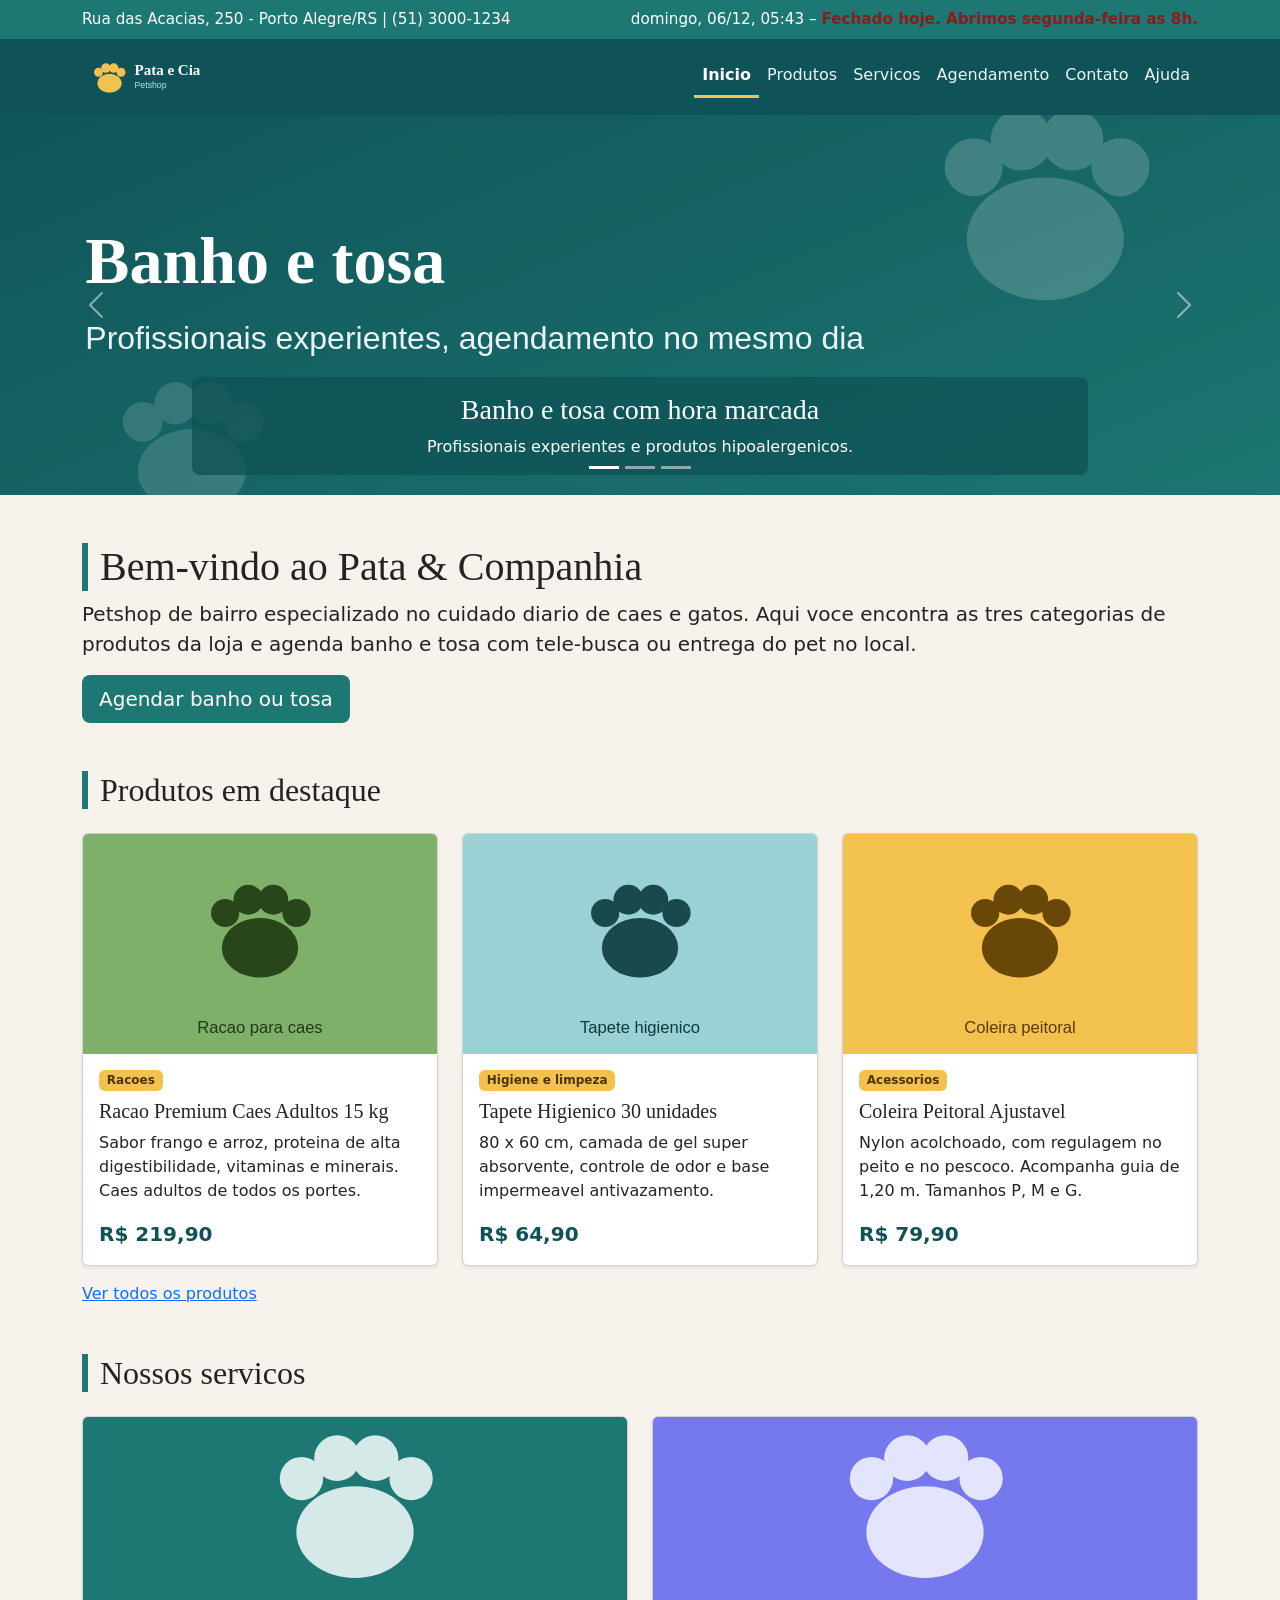
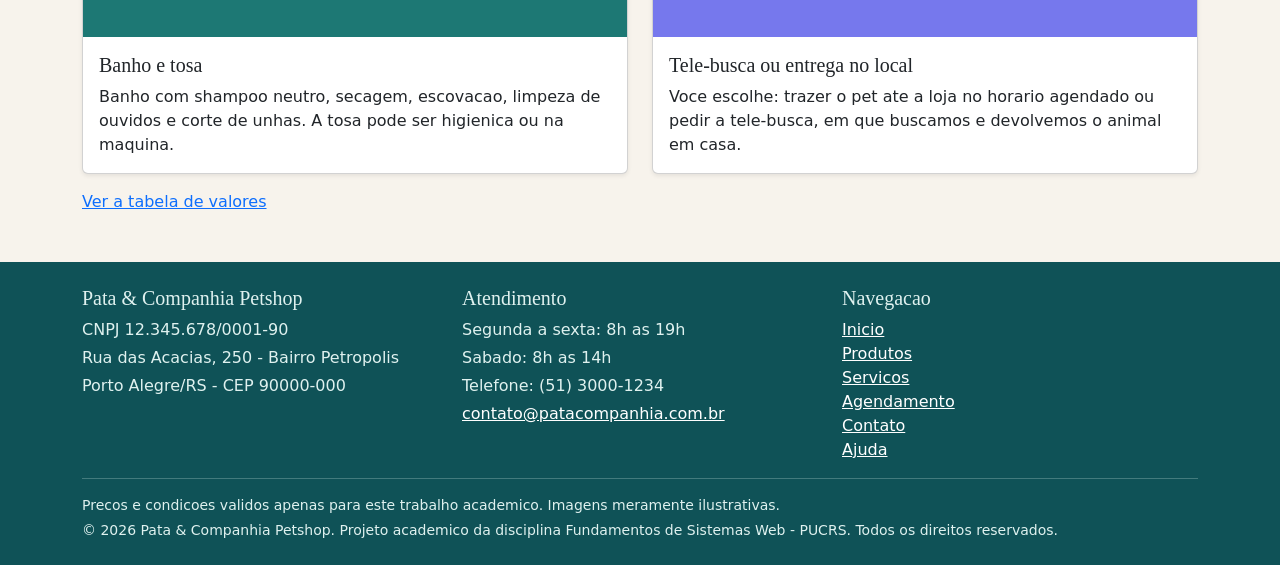
==== index.html @ 7f4c853a "feat: site do petshop - Fase 2 (Bootstrap, JS, agendamento e acessibilidade)" ====
<!DOCTYPE html>
<html lang="pt-br">
<head>
  <meta charset="utf-8">
  <meta name="viewport" content="width=device-width, initial-scale=1">
  <title>Inicio | Pata &amp; Companhia Petshop</title>
  <meta name="description" content="Petshop com produtos, banho e tosa, tele-busca e agendamento on-line.">
  <link rel="stylesheet" href="https://cdn.jsdelivr.net/npm/bootstrap@5.3.3/dist/css/bootstrap.min.css">
  <link rel="stylesheet" href="css/estilo.css">
</head>
<body>

<!-- Acessibilidade: atalho para quem navega por teclado ou leitor de tela. -->
<a class="pular-conteudo" href="#conteudo">Pular para o conteudo principal</a>

<!-- Barra superior: relogio e situacao da loja atualizados por JavaScript. -->
<div class="barra-info py-2">
  <div class="container d-flex flex-wrap justify-content-between gap-2">
    <span>Rua das Acacias, 250 - Porto Alegre/RS | (51) 3000-1234</span>
    <span>
      <span data-relogio>Carregando horario...</span>
      &ndash;
      <span data-status-loja aria-live="polite">Verificando o expediente...</span>
    </span>
  </div>
</div>

<header>
  <nav class="navbar navbar-expand-lg navbar-petshop" aria-label="Menu principal">
    <div class="container">
      <a class="navbar-brand d-flex align-items-center gap-2" href="index.html">
        <img src="imagens/logo.svg" width="150" height="50"
             alt="Logotipo do petshop Pata e Companhia: uma pegada de cachorro amarela ao lado do nome da loja">
      </a>
      <button class="navbar-toggler" type="button" data-bs-toggle="collapse" data-bs-target="#menu"
              aria-controls="menu" aria-expanded="false" aria-label="Abrir e fechar o menu de navegacao">
        <span class="navbar-toggler-icon"></span>
      </button>
      <div class="collapse navbar-collapse" id="menu">
        <ul class="navbar-nav ms-auto">
          <li class="nav-item"><a class="nav-link" data-nav href="index.html">Inicio</a></li>
          <li class="nav-item"><a class="nav-link" data-nav href="produtos.html">Produtos</a></li>
          <li class="nav-item"><a class="nav-link" data-nav href="servicos.html">Servicos</a></li>
          <li class="nav-item"><a class="nav-link" data-nav href="agendamento.html">Agendamento</a></li>
          <li class="nav-item"><a class="nav-link" data-nav href="contato.html">Contato</a></li>
          <li class="nav-item"><a class="nav-link" data-nav href="ajuda.html">Ajuda</a></li>
        </ul>
      </div>
    </div>
  </nav>
</header>

<main id="conteudo">
  <!-- Carrossel do Bootstrap com troca automatica de imagens. -->
  <section class="container-fluid px-0" aria-label="Destaques do petshop">
    <div id="carrossel-petshop" class="carousel slide" data-bs-ride="carousel" data-bs-interval="6000">
      <div class="carousel-indicators">
      <button type="button" data-bs-target="#carrossel-petshop" data-bs-slide-to="0" class="active" aria-current="true" aria-label="Ir para o slide 1: Banho e tosa com hora marcada"></button>
      <button type="button" data-bs-target="#carrossel-petshop" data-bs-slide-to="1" class="" aria-label="Ir para o slide 2: Tele-busca ate a sua casa"></button>
      <button type="button" data-bs-target="#carrossel-petshop" data-bs-slide-to="2" class="" aria-label="Ir para o slide 3: Produtos para o dia a dia"></button>
      </div>
      <div class="carousel-inner">
      <div class="carousel-item active">
        <img src="imagens/banner-banho.svg" class="d-block w-100" alt="Equipe do petshop dando banho em um cachorro, com o titulo Banho e tosa">
        <div class="carousel-caption d-none d-md-block">
          <h2 class="h3">Banho e tosa com hora marcada</h2>
          <p class="mb-0">Profissionais experientes e produtos hipoalergenicos.</p>
        </div>
      </div>
      <div class="carousel-item">
        <img src="imagens/banner-telebusca.svg" class="d-block w-100" alt="Veiculo do petshop levando um pet para casa, com o titulo Tele-busca">
        <div class="carousel-caption d-none d-md-block">
          <h2 class="h3">Tele-busca ate a sua casa</h2>
          <p class="mb-0">Buscamos e devolvemos o seu pet em Porto Alegre.</p>
        </div>
      </div>
      <div class="carousel-item">
        <img src="imagens/banner-produtos.svg" class="d-block w-100" alt="Prateleira com racoes, acessorios e produtos de higiene, com o titulo Produtos">
        <div class="carousel-caption d-none d-md-block">
          <h2 class="h3">Produtos para o dia a dia</h2>
          <p class="mb-0">Acessorios, racoes e itens de higiene com entrega no bairro.</p>
        </div>
      </div>
      </div>
      <button class="carousel-control-prev" type="button" data-bs-target="#carrossel-petshop" data-bs-slide="prev">
        <span class="carousel-control-prev-icon" aria-hidden="true"></span>
        <span class="visually-hidden">Slide anterior</span>
      </button>
      <button class="carousel-control-next" type="button" data-bs-target="#carrossel-petshop" data-bs-slide="next">
        <span class="carousel-control-next-icon" aria-hidden="true"></span>
        <span class="visually-hidden">Proximo slide</span>
      </button>
    </div>
  </section>

  <section class="container my-5">
    <h1 class="secao-titulo">Bem-vindo ao Pata &amp; Companhia</h1>
    <p class="lead">
      Petshop de bairro especializado no cuidado diario de caes e gatos. Aqui voce
      encontra as tres categorias de produtos da loja e agenda banho e tosa com
      tele-busca ou entrega do pet no local.
    </p>
    <a class="btn btn-lg text-white" style="background-color: var(--verde);" href="agendamento.html">
      Agendar banho ou tosa
    </a>
  </section>

  <section class="container my-5">
    <h2 class="secao-titulo mb-4">Produtos em destaque</h2>
    <div class="row g-4">
        <div class="col-12 col-sm-6 col-lg-4" data-produto data-categoria="racoes" data-nome="Racao Premium Caes Adultos 15 kg">
          <article class="card card-produto h-100 shadow-sm">
            <img src="imagens/racao-caes.svg" class="card-img-top" alt="Pacote de racao seca premium para caes adultos, sabor frango e arroz, sobre fundo verde">
            <div class="card-body d-flex flex-column">
              <span class="badge selo-categoria align-self-start mb-2">Racoes</span>
              <h3 class="h5 card-title">Racao Premium Caes Adultos 15 kg</h3>
              <p class="card-text flex-grow-1">Sabor frango e arroz, proteina de alta digestibilidade, vitaminas e minerais. Caes adultos de todos os portes.</p>
              <p class="preco mb-0">R$ 219,90</p>
            </div>
          </article>
        </div>
        <div class="col-12 col-sm-6 col-lg-4" data-produto data-categoria="higiene" data-nome="Tapete Higienico 30 unidades">
          <article class="card card-produto h-100 shadow-sm">
            <img src="imagens/tapete-higienico.svg" class="card-img-top" alt="Pacote com trinta tapetes higienicos de 80 por 60 centimetros, sobre fundo azul claro">
            <div class="card-body d-flex flex-column">
              <span class="badge selo-categoria align-self-start mb-2">Higiene e limpeza</span>
              <h3 class="h5 card-title">Tapete Higienico 30 unidades</h3>
              <p class="card-text flex-grow-1">80 x 60 cm, camada de gel super absorvente, controle de odor e base impermeavel antivazamento.</p>
              <p class="preco mb-0">R$ 64,90</p>
            </div>
          </article>
        </div>
        <div class="col-12 col-sm-6 col-lg-4" data-produto data-categoria="acessorios" data-nome="Coleira Peitoral Ajustavel">
          <article class="card card-produto h-100 shadow-sm">
            <img src="imagens/coleira.svg" class="card-img-top" alt="Coleira peitoral de nylon acolchoado, com regulagem no peito e no pescoco, sobre fundo amarelo">
            <div class="card-body d-flex flex-column">
              <span class="badge selo-categoria align-self-start mb-2">Acessorios</span>
              <h3 class="h5 card-title">Coleira Peitoral Ajustavel</h3>
              <p class="card-text flex-grow-1">Nylon acolchoado, com regulagem no peito e no pescoco. Acompanha guia de 1,20 m. Tamanhos P, M e G.</p>
              <p class="preco mb-0">R$ 79,90</p>
            </div>
          </article>
        </div>
    </div>
    <p class="mt-3 mb-0"><a href="produtos.html">Ver todos os produtos</a></p>
  </section>

  <section class="container my-5">
    <h2 class="secao-titulo mb-4">Nossos servicos</h2>
    <div class="row g-4">
      <div class="col-md-6">
        <article class="card h-100 shadow-sm">
          <img src="imagens/banho-tosa.svg" class="card-img-top card-produto" style="height: 220px; object-fit: cover;"
               alt="Ilustracao de um cao recebendo banho e tosa no petshop">
          <div class="card-body">
            <h3 class="h5">Banho e tosa</h3>
            <p class="mb-0">
              Banho com shampoo neutro, secagem, escovacao, limpeza de ouvidos e corte
              de unhas. A tosa pode ser higienica ou na maquina.
            </p>
          </div>
        </article>
      </div>
      <div class="col-md-6">
        <article class="card h-100 shadow-sm">
          <img src="imagens/tele-busca.svg" class="card-img-top card-produto" style="height: 220px; object-fit: cover;"
               alt="Ilustracao do veiculo do petshop que faz a tele-busca do pet">
          <div class="card-body">
            <h3 class="h5">Tele-busca ou entrega no local</h3>
            <p class="mb-0">
              Voce escolhe: trazer o pet ate a loja no horario agendado ou pedir a
              tele-busca, em que buscamos e devolvemos o animal em casa.
            </p>
          </div>
        </article>
      </div>
    </div>
    <p class="mt-3 mb-0"><a href="servicos.html">Ver a tabela de valores</a></p>
  </section>
</main>

<footer class="rodape mt-5 py-4">
  <div class="container">
    <div class="row g-4">
      <div class="col-md-4">
        <h2 class="h5">Pata &amp; Companhia Petshop</h2>
        <p class="mb-1">CNPJ 12.345.678/0001-90</p>
        <p class="mb-1">Rua das Acacias, 250 - Bairro Petropolis</p>
        <p class="mb-0">Porto Alegre/RS - CEP 90000-000</p>
      </div>
      <div class="col-md-4">
        <h2 class="h5">Atendimento</h2>
        <p class="mb-1">Segunda a sexta: 8h as 19h</p>
        <p class="mb-1">Sabado: 8h as 14h</p>
        <p class="mb-1">Telefone: (51) 3000-1234</p>
        <p class="mb-0"><a href="mailto:contato@patacompanhia.com.br">contato@patacompanhia.com.br</a></p>
      </div>
      <div class="col-md-4">
        <h2 class="h5">Navegacao</h2>
        <ul class="list-unstyled mb-0">
          <li><a href="index.html">Inicio</a></li>
          <li><a href="produtos.html">Produtos</a></li>
          <li><a href="servicos.html">Servicos</a></li>
          <li><a href="agendamento.html">Agendamento</a></li>
          <li><a href="contato.html">Contato</a></li>
          <li><a href="ajuda.html">Ajuda</a></li>
        </ul>
      </div>
    </div>
    <hr>
    <p class="mb-1 small">Precos e condicoes validos apenas para este trabalho academico. Imagens meramente ilustrativas.</p>
    <p class="mb-0 small">&copy; <span data-ano>2026</span> Pata &amp; Companhia Petshop. Projeto academico da disciplina Fundamentos de Sistemas Web - PUCRS. Todos os direitos reservados.</p>
  </div>
</footer>

<script src="https://cdn.jsdelivr.net/npm/bootstrap@5.3.3/dist/js/bootstrap.bundle.min.js"></script>
<script src="js/comum.js"></script>

</body>
</html>
---- css/estilo.css ----
/* ==========================================================================
   Pata & Companhia Petshop - estilos da Fase 2
   Complementa o Bootstrap 5: paleta, tipografia e ajustes de acessibilidade.
   ========================================================================== */

:root {
  --verde-escuro: #0f5257;
  --verde: #1d7874;
  --areia: #f7f3ec;
  --amarelo: #f2c14e;
  --texto: #232323;
}

body {
  background-color: var(--areia);
  color: var(--texto);
  font-family: "Segoe UI", system-ui, -apple-system, Arial, sans-serif;
}

h1, h2, h3, h4, .fonte-titulo {
  font-family: Georgia, "Times New Roman", serif;
}

/* Link que leva direto ao conteudo, visivel apenas ao navegar por teclado.
   Ajuda quem usa leitor de tela a pular o menu repetido em todas as paginas. */
.pular-conteudo {
  position: absolute;
  left: -999px;
  top: 0;
  z-index: 1080;
  background: var(--verde-escuro);
  color: #fff;
  padding: 0.75rem 1.25rem;
}

.pular-conteudo:focus {
  left: 0;
}

/* Foco sempre visivel, inclusive sobre fundo escuro. */
a:focus-visible,
button:focus-visible,
input:focus-visible,
select:focus-visible,
textarea:focus-visible {
  outline: 3px solid var(--amarelo);
  outline-offset: 2px;
}

.navbar-petshop {
  background-color: var(--verde-escuro);
}

.navbar-petshop .nav-link {
  color: #eaf6f5;
}

.navbar-petshop .nav-link:hover,
.navbar-petshop .nav-link:focus {
  color: #fff;
  text-decoration: underline;
}

.navbar-petshop .nav-link.ativo {
  color: #fff;
  font-weight: 600;
  border-bottom: 3px solid var(--amarelo);
}

.barra-info {
  background-color: var(--verde);
  color: #fff;
  font-size: 0.95rem;
}

.carousel-item img {
  height: 380px;
  object-fit: cover;
}

/* Faixa atras da legenda para garantir contraste sobre a imagem. */
.carousel-caption {
  background: rgba(15, 82, 87, 0.78);
  border-radius: 0.5rem;
  padding: 1rem 1.25rem;
}

.card-produto img {
  height: 220px;
  object-fit: cover;
  background-color: #fff;
}

.card-produto .preco {
  font-size: 1.25rem;
  font-weight: 700;
  color: var(--verde-escuro);
}

.selo-categoria {
  background-color: var(--amarelo);
  color: #4a3500;
  font-weight: 600;
}

.secao-titulo {
  border-left: 6px solid var(--verde);
  padding-left: 0.75rem;
}

.rodape {
  background-color: var(--verde-escuro);
  color: #dff1ef;
}

.rodape a {
  color: #fff;
}

.status-aberto {
  color: #063;
  font-weight: 600;
}

.status-fechado {
  color: #8a1c1c;
  font-weight: 600;
}

@media (max-width: 575.98px) {
  .carousel-item img {
    height: 260px;
  }

  .carousel-caption {
    font-size: 0.85rem;
  }
}
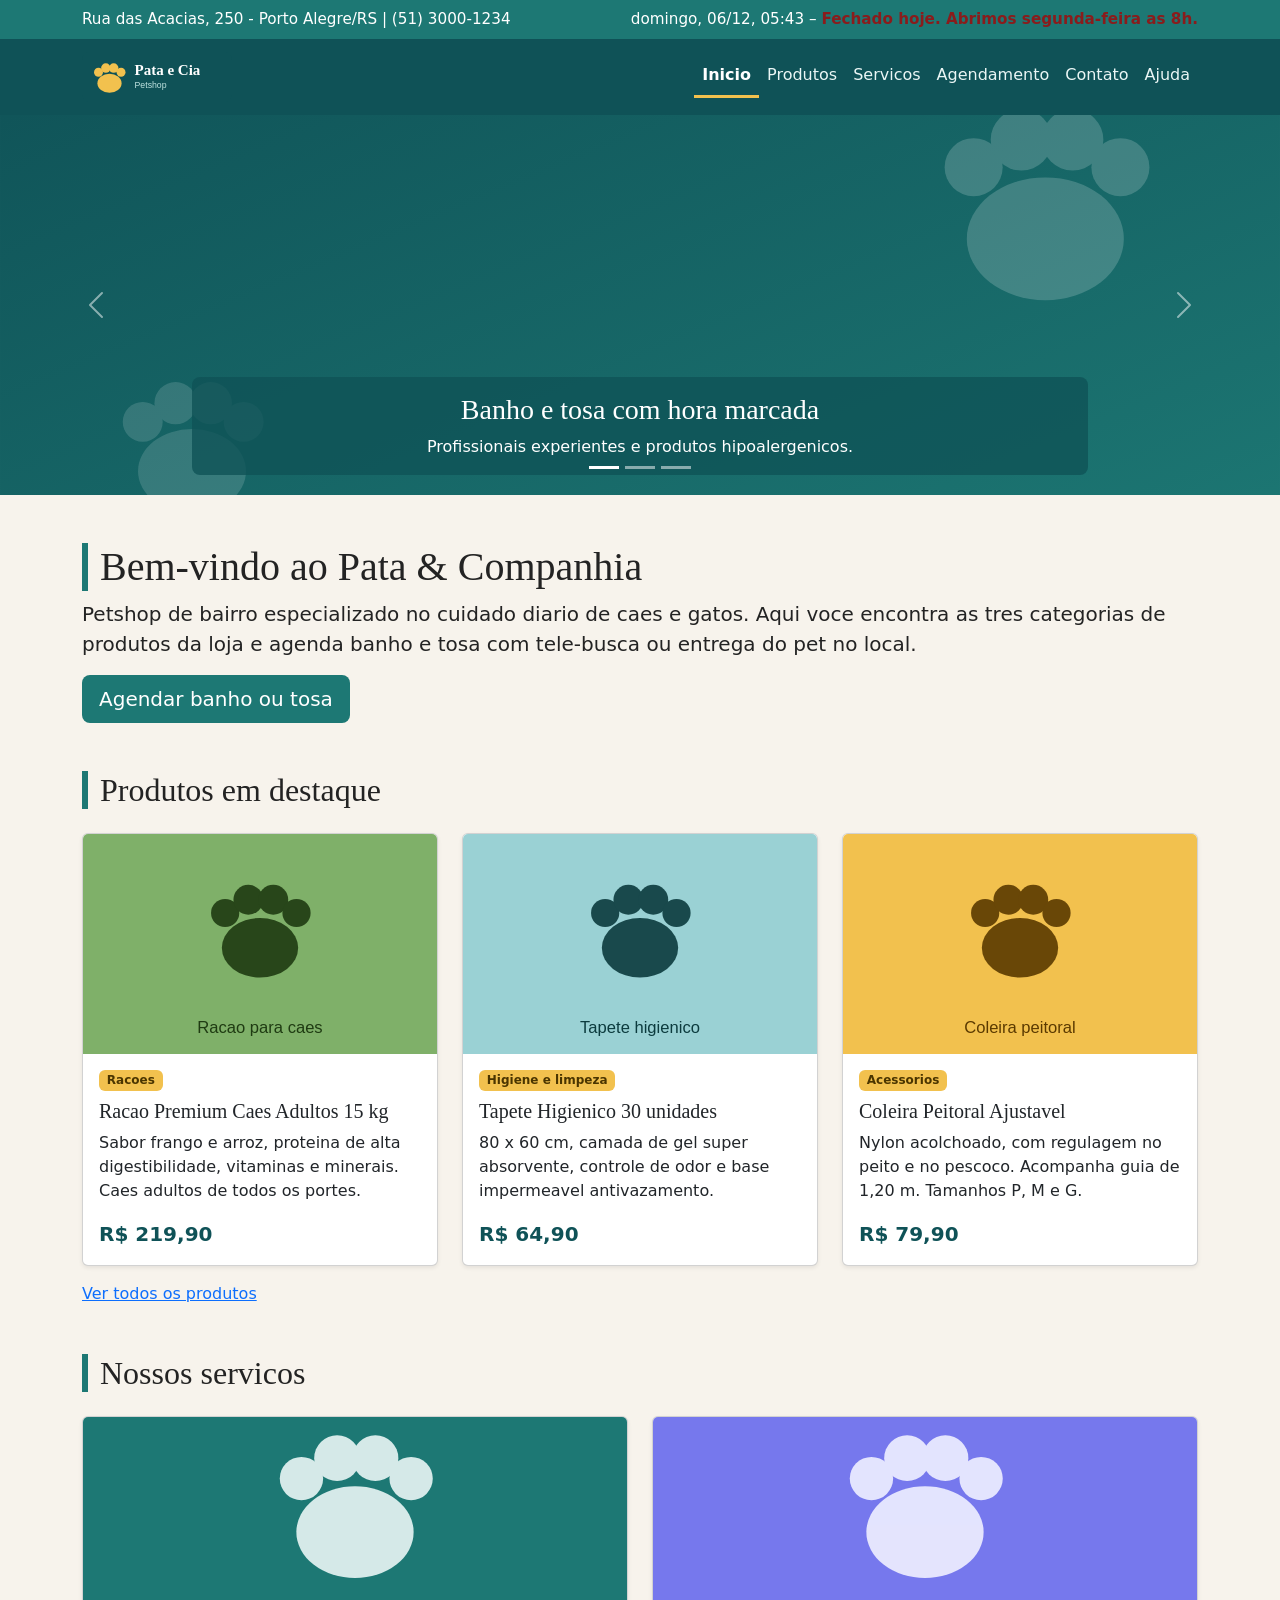
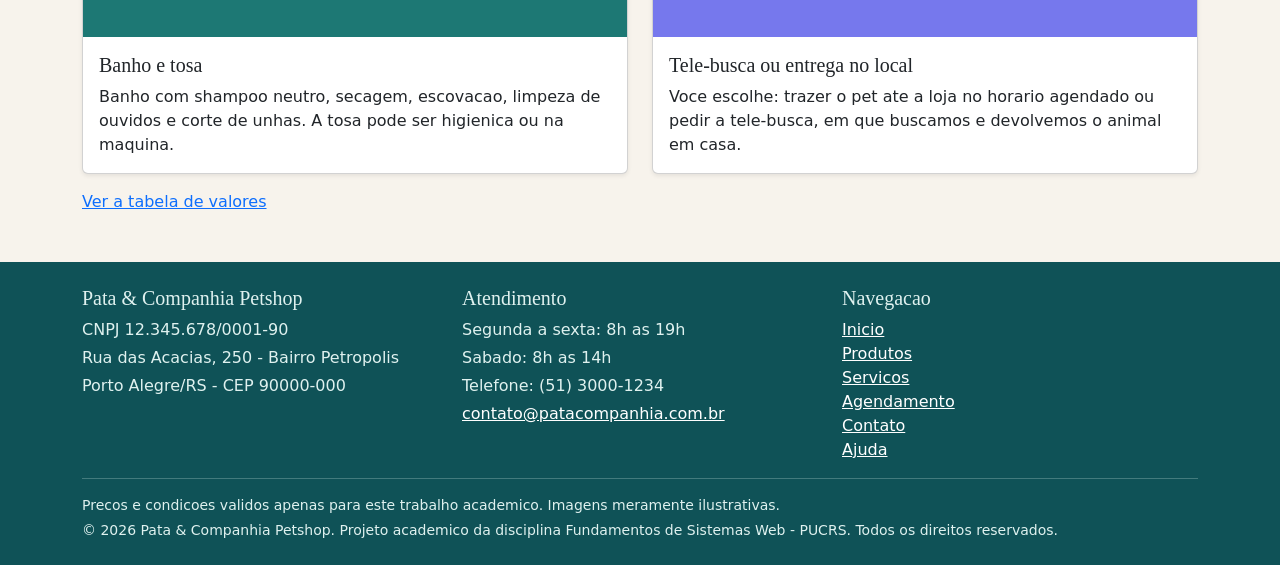
==== commit 1f2336bb: "fix(carrossel): legenda unica sobre o banner" ====
--- a/index.html
+++ b/index.html
@@ -62,21 +62,21 @@
       <div class="carousel-inner">
       <div class="carousel-item active">
         <img src="imagens/banner-banho.svg" class="d-block w-100" alt="Equipe do petshop dando banho em um cachorro, com o titulo Banho e tosa">
-        <div class="carousel-caption d-none d-md-block">
+        <div class="carousel-caption">
           <h2 class="h3">Banho e tosa com hora marcada</h2>
           <p class="mb-0">Profissionais experientes e produtos hipoalergenicos.</p>
         </div>
       </div>
       <div class="carousel-item">
         <img src="imagens/banner-telebusca.svg" class="d-block w-100" alt="Veiculo do petshop levando um pet para casa, com o titulo Tele-busca">
-        <div class="carousel-caption d-none d-md-block">
+        <div class="carousel-caption">
           <h2 class="h3">Tele-busca ate a sua casa</h2>
           <p class="mb-0">Buscamos e devolvemos o seu pet em Porto Alegre.</p>
         </div>
       </div>
       <div class="carousel-item">
         <img src="imagens/banner-produtos.svg" class="d-block w-100" alt="Prateleira com racoes, acessorios e produtos de higiene, com o titulo Produtos">
-        <div class="carousel-caption d-none d-md-block">
+        <div class="carousel-caption">
           <h2 class="h3">Produtos para o dia a dia</h2>
           <p class="mb-0">Acessorios, racoes e itens de higiene com entrega no bairro.</p>
         </div>
